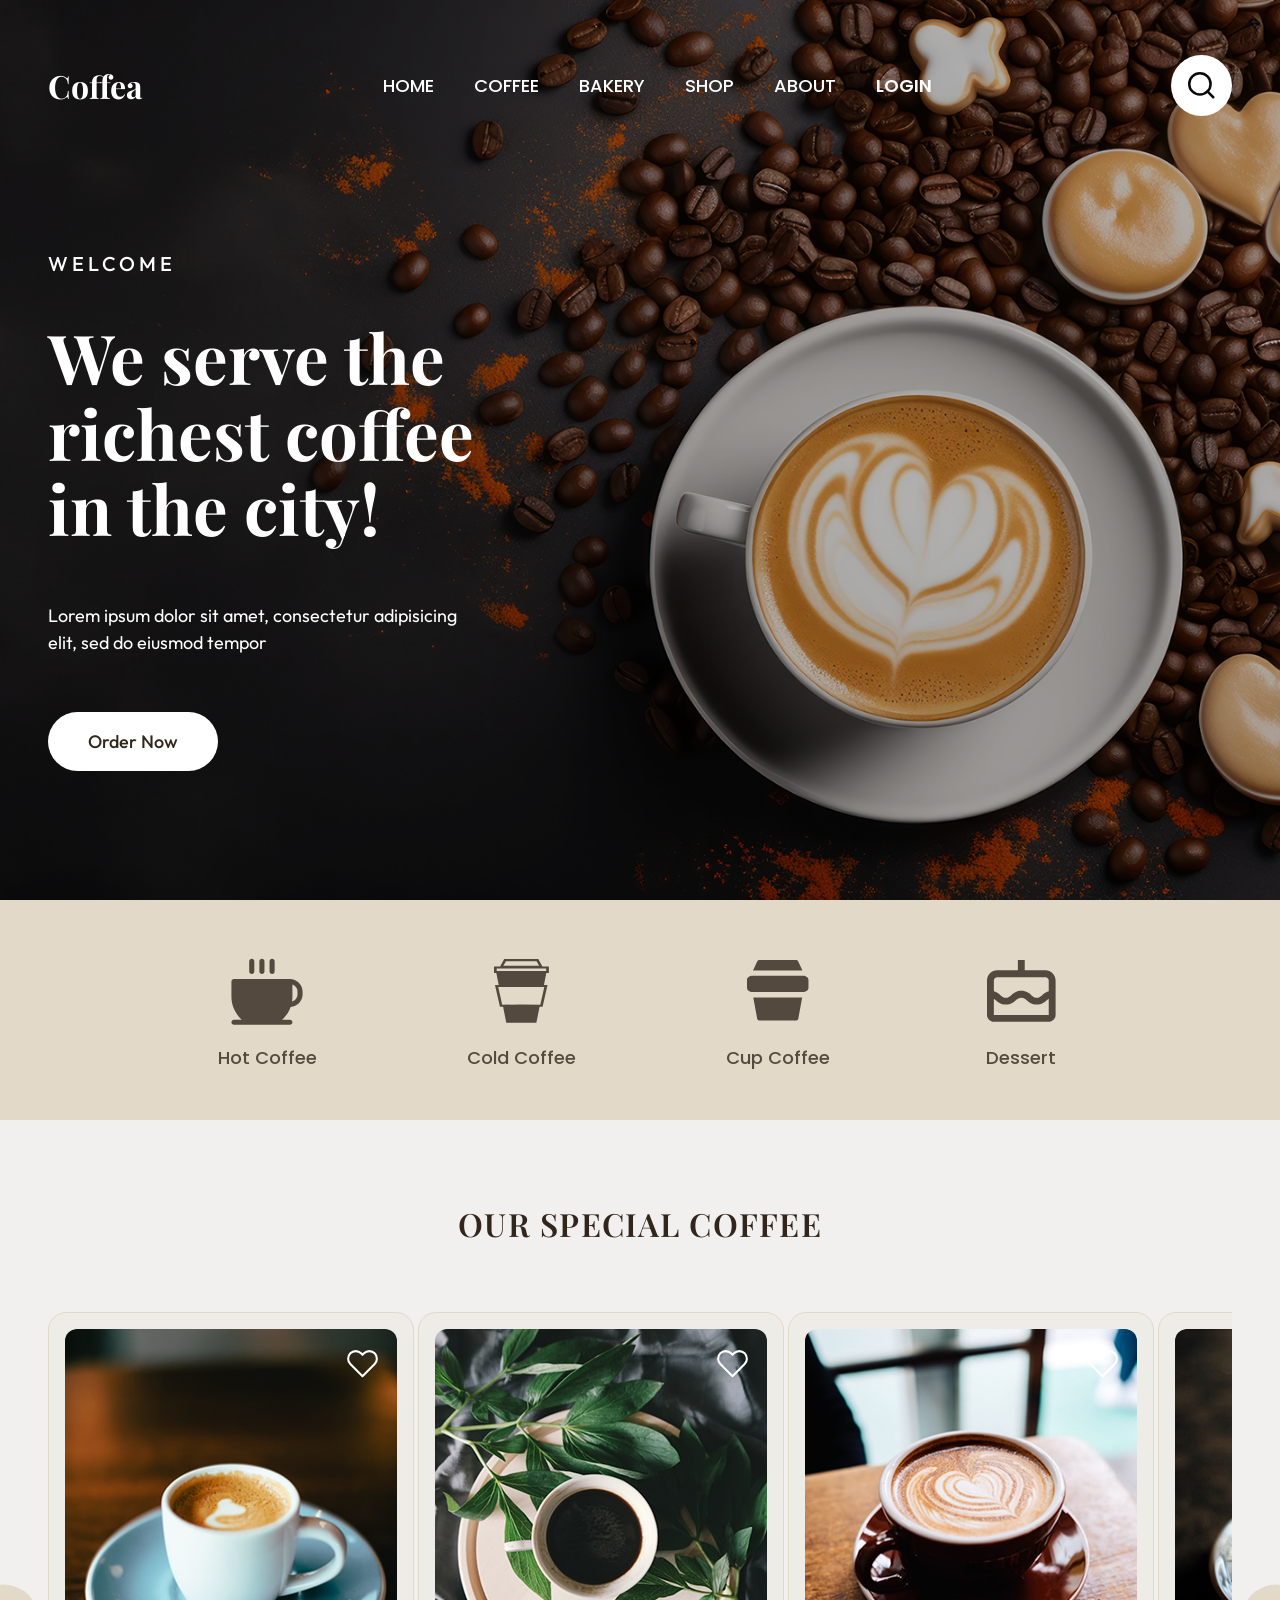
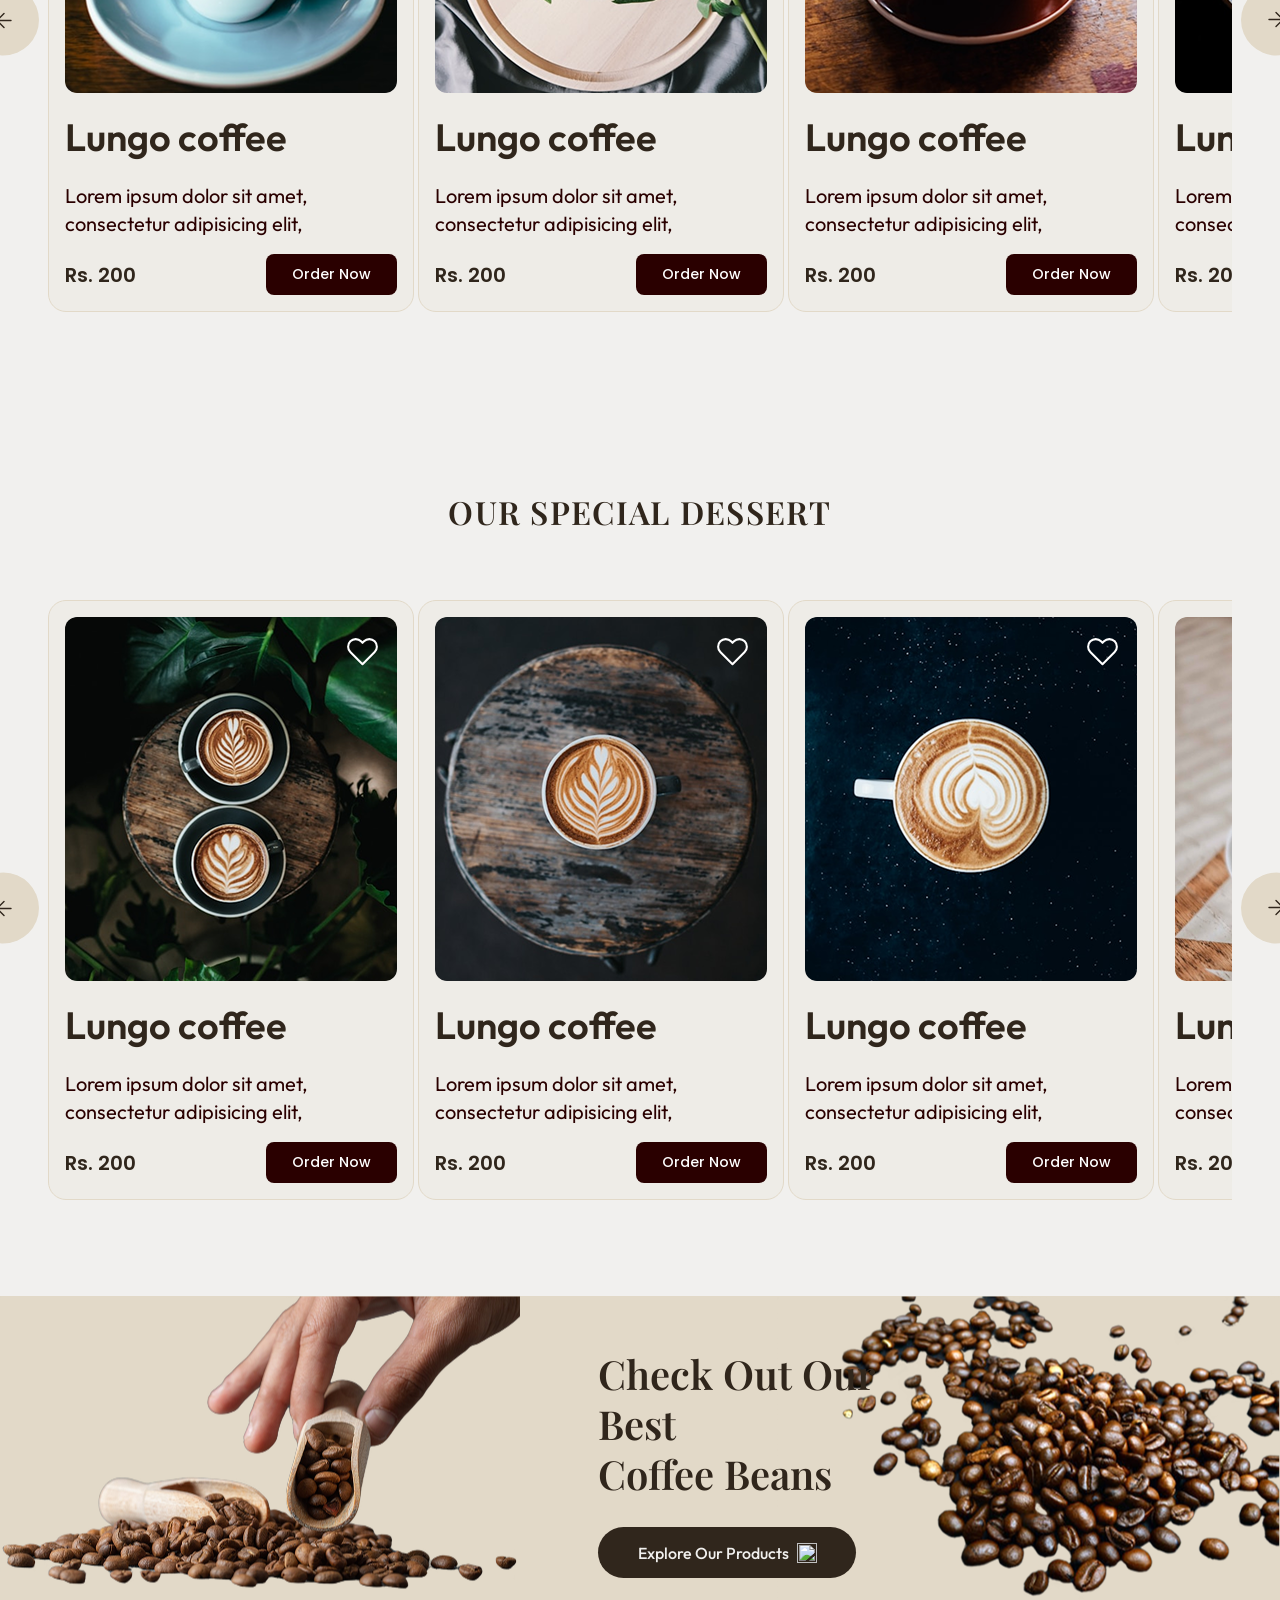
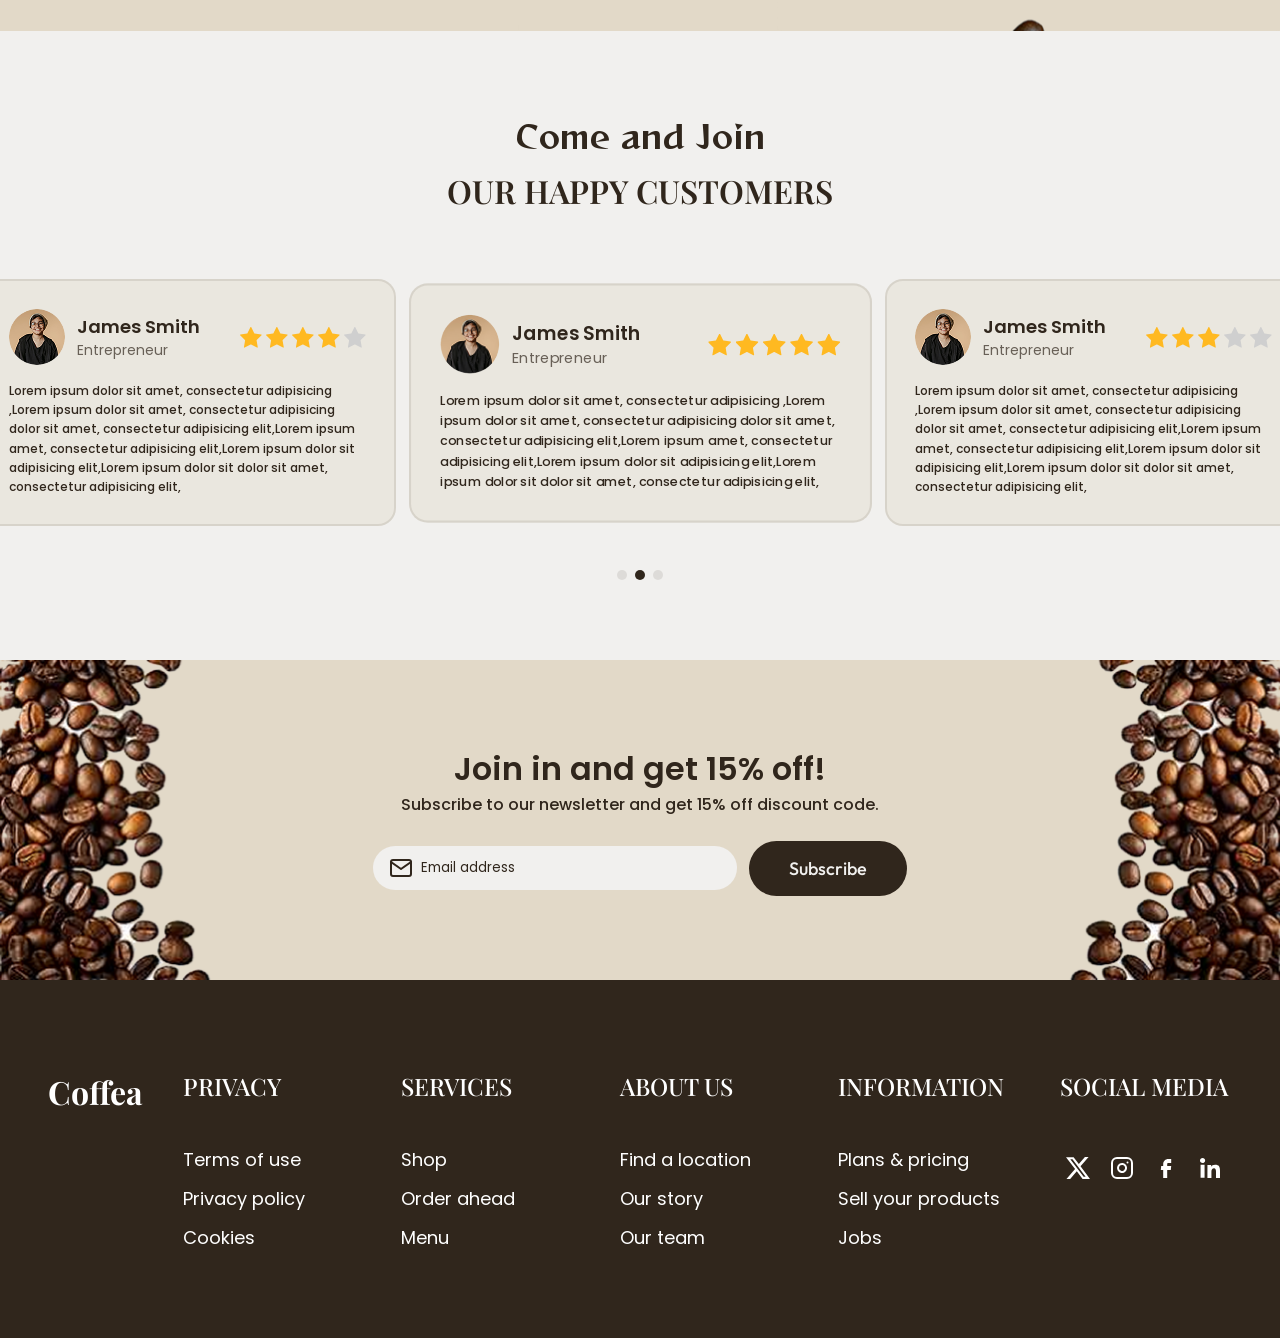
==== index.html @ c41446a5 "Primer commit" ====
<!DOCTYPE html>
<html lang="en">
<head>
    <meta charset="UTF-8">
    <meta name="viewport" content="width=device-width, initial-scale=1.0">
    <title>Coffea | Free Responsive Coffee Shop</title>
    <meta name="description" content="We serve the richest coffee in the city!">
    
    <link rel="preconnect" href="https://fonts.googleapis.com">
    <link rel="preconnect" href="https://fonts.gstatic.com" crossorigin>
    <link href="https://fonts.googleapis.com/css2?family=Outfit:wght@400;500;600&family=Playfair+Display:wght@500;600;700&family=Poppins:wght@400;500;600&family=Reggae+One&display=swap" rel="stylesheet">
    
    <link rel="stylesheet" href="css/main.css">
</head>
<body>
    <a class="skip-link sr-only" href="#main">Skip to content</a>

    <header class="header">
        <div class="container header_container">
            <a href="/" class="logo">coffea</a>
            
            <details class="mobile-menu">
                <summary aria-label="Open menu" class="hamburger">
                    <span></span><span></span><span></span>
                </summary>
                <nav aria-label="Principal" class="nav">
                    <ul>
                        <li><a href="#home">home</a></li>
                        <li><a href="#coffee">coffee</a></li>
                        <li><a href="#bakery">bakery</a></li>
                        <li><a href="#shop">shop</a></li>
                        <li><a href="#about">about</a></li>
                        <li><a href="#login" class="login-link">login</a></li>
                    </ul>
                </nav>
            </details>

            <nav aria-label="Principal" class="nav desktop-nav">
                <ul>
                    <li><a href="#home">home</a></li>
                    <li><a href="#coffee">coffee</a></li>
                    <li><a href="#bakery">bakery</a></li>
                    <li><a href="#shop">shop</a></li>
                    <li><a href="#about">about</a></li>
                    <li><a href="#login" class="login-link">login</a></li>
                </ul>
            </nav>

            <button type="button" aria-label="Search" class="search-btn">
                <img src="assets/icons/search.svg" alt="" aria-hidden="true">
            </button>
        </div>
    </header>

    <main id="main">
        <section class="hero" aria-labelledby="hero-title" id="home">
            <div class="container hero_content">
                <span class="eyebrow">WELCOME</span>
                <h1 id="hero-title">We serve the richest coffee in the city!</h1>
                <p>Lorem ipsum dolor sit amet, consectetur adipisicing elit, sed do eiusmod tempor</p>
                <a href="#order" class="btn btn-primary">Order Now</a>
            </div>
        </section>

        <section class="categories" aria-label="Categories">
            <div class="container">
                <ul class="categories_list">
                    <li>
                        <a href="#hot" class="cat-item">
                            <div class="icon-wrapper">
                                <img src="assets/icons/cat-hot.svg" alt="">
                            </div>
                            <span>Hot Coffee</span>
                        </a>
                    </li>
                    <li>
                        <a href="#cold" class="cat-item">
                            <div class="icon-wrapper">
                                <img src="assets/icons/cat-cold.svg" alt="">
                            </div>
                            <span>Cold Coffee</span>
                        </a>
                    </li>
                    <li>
                        <a href="#cup" class="cat-item">
                            <div class="icon-wrapper">
                                <img src="assets/icons/cat-cup.svg" alt="">
                            </div>
                            <span>Cup Coffee</span>
                        </a>
                    </li>
                    <li>
                        <a href="#dessert" class="cat-item">
                            <div class="icon-wrapper">
                                <img src="assets/icons/cat-dessert.svg" alt="">
                            </div>
                            <span>Dessert</span>
                        </a>
                    </li>
                </ul>
            </div>
        </section>

        <section class="products" aria-labelledby="coffee-title" id="coffee">
            <div class="container">
                <h2 id="coffee-title">OUR SPECIAL COFFEE</h2>
                <div class="carousel-container">
                    <a href="#coffee-card-1" class="carousel-arrow prev" aria-label="Previous" tabindex="-1"><img src="assets/icons/arrow.svg" alt=""></a>
                    <div class="carousel" id="coffee-carousel">
                        
                        <article class="product-card" id="coffee-card-1">
                            <div class="product-card_image-wrapper">
                                <picture>
                                    <source srcset="assets/img/coffee-1.avif" type="image/avif">
                                    <img src="assets/img/coffee-1.jpg" alt="Lungo coffee" class="product-img" loading="lazy" decoding="async">
                                </picture>
                                <div class="favorite-wrapper">
                                    <input type="checkbox" id="fav-coffee-1" class="sr-only favorite-checkbox" aria-label="Add to favorites">
                                    <label for="fav-coffee-1" class="favorite-label">
                                        <svg class="heart-empty" width="33" height="33" viewBox="0 0 24 24" fill="none" stroke="#FFFFFF" stroke-width="1.5" stroke-linecap="round" stroke-linejoin="round">
                                            <path d="M20.84 4.61a5.5 5.5 0 0 0-7.78 0L12 5.67l-1.06-1.06a5.5 5.5 0 0 0-7.78 7.78l1.06 1.06L12 21.23l7.78-7.78 1.06-1.06a5.5 5.5 0 0 0 0-7.78z"></path>
                                        </svg>
                                        <svg class="heart-filled" width="33" height="33" viewBox="0 0 24 24" fill="#FFFFFF" stroke="#FFFFFF" stroke-width="1.5" stroke-linecap="round" stroke-linejoin="round">
                                            <path d="M20.84 4.61a5.5 5.5 0 0 0-7.78 0L12 5.67l-1.06-1.06a5.5 5.5 0 0 0-7.78 7.78l1.06 1.06L12 21.23l7.78-7.78 1.06-1.06a5.5 5.5 0 0 0 0-7.78z"></path>
                                        </svg>
                                    </label>
                                </div>
                            </div>
                            <h3 class="product-card_title">Lungo coffee</h3>
                            <p class="product-card_desc">Lorem ipsum dolor sit amet, consectetur adipisicing elit,</p>
                            <div class="product-card_footer">
                                <data value="200" class="price">Rs. 200</data>
                                <a href="#order" class="btn btn-secondary">Order Now</a>
                            </div>
                        </article>
                        
                        <article class="product-card" id="coffee-card-2">
                            <div class="product-card_image-wrapper">
                                <picture>
                                    <source srcset="assets/img/coffee-2.avif" type="image/avif">
                                    <img src="assets/img/coffee-2.jpg" alt="Lungo coffee" class="product-img" loading="lazy" decoding="async">
                                </picture>
                                <div class="favorite-wrapper">
                                    <input type="checkbox" id="fav-coffee-2" class="sr-only favorite-checkbox" aria-label="Add to favorites">
                                    <label for="fav-coffee-2" class="favorite-label">
                                        <svg class="heart-empty" width="33" height="33" viewBox="0 0 24 24" fill="none" stroke="#FFFFFF" stroke-width="1.5" stroke-linecap="round" stroke-linejoin="round">
                                            <path d="M20.84 4.61a5.5 5.5 0 0 0-7.78 0L12 5.67l-1.06-1.06a5.5 5.5 0 0 0-7.78 7.78l1.06 1.06L12 21.23l7.78-7.78 1.06-1.06a5.5 5.5 0 0 0 0-7.78z"></path>
                                        </svg>
                                        <svg class="heart-filled" width="33" height="33" viewBox="0 0 24 24" fill="#FFFFFF" stroke="#FFFFFF" stroke-width="1.5" stroke-linecap="round" stroke-linejoin="round">
                                            <path d="M20.84 4.61a5.5 5.5 0 0 0-7.78 0L12 5.67l-1.06-1.06a5.5 5.5 0 0 0-7.78 7.78l1.06 1.06L12 21.23l7.78-7.78 1.06-1.06a5.5 5.5 0 0 0 0-7.78z"></path>
                                        </svg>
                                    </label>
                                </div>
                            </div>
                            <h3 class="product-card_title">Lungo coffee</h3>
                            <p class="product-card_desc">Lorem ipsum dolor sit amet, consectetur adipisicing elit,</p>
                            <div class="product-card_footer">
                                <data value="200" class="price">Rs. 200</data>
                                <a href="#order" class="btn btn-secondary">Order Now</a>
                            </div>
                        </article>
                        
                        <article class="product-card" id="coffee-card-3">
                            <div class="product-card_image-wrapper">
                                <picture>
                                    <source srcset="assets/img/coffee-3.avif" type="image/avif">
                                    <img src="assets/img/coffee-3.jpg" alt="Lungo coffee" class="product-img" loading="lazy" decoding="async">
                                </picture>
                                <div class="favorite-wrapper">
                                    <input type="checkbox" id="fav-coffee-3" class="sr-only favorite-checkbox" aria-label="Add to favorites">
                                    <label for="fav-coffee-3" class="favorite-label">
                                        <svg class="heart-empty" width="33" height="33" viewBox="0 0 24 24" fill="none" stroke="#FFFFFF" stroke-width="1.5" stroke-linecap="round" stroke-linejoin="round">
                                            <path d="M20.84 4.61a5.5 5.5 0 0 0-7.78 0L12 5.67l-1.06-1.06a5.5 5.5 0 0 0-7.78 7.78l1.06 1.06L12 21.23l7.78-7.78 1.06-1.06a5.5 5.5 0 0 0 0-7.78z"></path>
                                        </svg>
                                        <svg class="heart-filled" width="33" height="33" viewBox="0 0 24 24" fill="#FFFFFF" stroke="#FFFFFF" stroke-width="1.5" stroke-linecap="round" stroke-linejoin="round">
                                            <path d="M20.84 4.61a5.5 5.5 0 0 0-7.78 0L12 5.67l-1.06-1.06a5.5 5.5 0 0 0-7.78 7.78l1.06 1.06L12 21.23l7.78-7.78 1.06-1.06a5.5 5.5 0 0 0 0-7.78z"></path>
                                        </svg>
                                    </label>
                                </div>
                            </div>
                            <h3 class="product-card_title">Lungo coffee</h3>
                            <p class="product-card_desc">Lorem ipsum dolor sit amet, consectetur adipisicing elit,</p>
                            <div class="product-card_footer">
                                <data value="200" class="price">Rs. 200</data>
                                <a href="#order" class="btn btn-secondary">Order Now</a>
                            </div>
                        </article>
                        
                        <article class="product-card" id="coffee-card-4">
                            <div class="product-card_image-wrapper">
                                <picture>
                                    <source srcset="assets/img/coffee-4.avif" type="image/avif">
                                    <img src="assets/img/coffee-4.jpg" alt="Lungo coffee" class="product-img" loading="lazy" decoding="async">
                                </picture>
                                <div class="favorite-wrapper">
                                    <input type="checkbox" id="fav-coffee-4" class="sr-only favorite-checkbox" aria-label="Add to favorites">
                                    <label for="fav-coffee-4" class="favorite-label">
                                        <svg class="heart-empty" width="33" height="33" viewBox="0 0 24 24" fill="none" stroke="#FFFFFF" stroke-width="1.5" stroke-linecap="round" stroke-linejoin="round">
                                            <path d="M20.84 4.61a5.5 5.5 0 0 0-7.78 0L12 5.67l-1.06-1.06a5.5 5.5 0 0 0-7.78 7.78l1.06 1.06L12 21.23l7.78-7.78 1.06-1.06a5.5 5.5 0 0 0 0-7.78z"></path>
                                        </svg>
                                        <svg class="heart-filled" width="33" height="33" viewBox="0 0 24 24" fill="#FFFFFF" stroke="#FFFFFF" stroke-width="1.5" stroke-linecap="round" stroke-linejoin="round">
                                            <path d="M20.84 4.61a5.5 5.5 0 0 0-7.78 0L12 5.67l-1.06-1.06a5.5 5.5 0 0 0-7.78 7.78l1.06 1.06L12 21.23l7.78-7.78 1.06-1.06a5.5 5.5 0 0 0 0-7.78z"></path>
                                        </svg>
                                    </label>
                                </div>
                            </div>
                            <h3 class="product-card_title">Lungo coffee</h3>
                            <p class="product-card_desc">Lorem ipsum dolor sit amet, consectetur adipisicing elit,</p>
                            <div class="product-card_footer">
                                <data value="200" class="price">Rs. 200</data>
                                <a href="#order" class="btn btn-secondary">Order Now</a>
                            </div>
                        </article>
                    </div>
                    <a href="#coffee-card-4" class="carousel-arrow next" aria-label="Next" tabindex="-1"><img src="assets/icons/arrow.svg" alt=""></a>
                </div>
            </div>
        </section>

        <section class="products" aria-labelledby="dessert-title" id="bakery">
            <div class="container">
                <h2 id="dessert-title">OUR SPECIAL DESSERT</h2>
                <div class="carousel-container">
                    <a href="#dessert-card-1" class="carousel-arrow prev" aria-label="Previous" tabindex="-1"><img src="assets/icons/arrow.svg" alt=""></a>
                    <div class="carousel" id="dessert-carousel">
                        
                        <article class="product-card" id="dessert-card-1">
                            <div class="product-card_image-wrapper">
                                <picture>
                                    <source srcset="assets/img/dessert-1.avif" type="image/avif">
                                    <img src="assets/img/dessert-1.jpg" alt="Lungo coffee" class="product-img" loading="lazy" decoding="async">
                                </picture>
                                <div class="favorite-wrapper">
                                    <input type="checkbox" id="fav-dessert-1" class="sr-only favorite-checkbox" aria-label="Add to favorites">
                                    <label for="fav-dessert-1" class="favorite-label">
                                        <svg class="heart-empty" width="33" height="33" viewBox="0 0 24 24" fill="none" stroke="#FFFFFF" stroke-width="1.5" stroke-linecap="round" stroke-linejoin="round">
                                            <path d="M20.84 4.61a5.5 5.5 0 0 0-7.78 0L12 5.67l-1.06-1.06a5.5 5.5 0 0 0-7.78 7.78l1.06 1.06L12 21.23l7.78-7.78 1.06-1.06a5.5 5.5 0 0 0 0-7.78z"></path>
                                        </svg>
                                        <svg class="heart-filled" width="33" height="33" viewBox="0 0 24 24" fill="#FFFFFF" stroke="#FFFFFF" stroke-width="1.5" stroke-linecap="round" stroke-linejoin="round">
                                            <path d="M20.84 4.61a5.5 5.5 0 0 0-7.78 0L12 5.67l-1.06-1.06a5.5 5.5 0 0 0-7.78 7.78l1.06 1.06L12 21.23l7.78-7.78 1.06-1.06a5.5 5.5 0 0 0 0-7.78z"></path>
                                        </svg>
                                    </label>
                                </div>
                            </div>
                            <h3 class="product-card_title">Lungo coffee</h3>
                            <p class="product-card_desc">Lorem ipsum dolor sit amet, consectetur adipisicing elit,</p>
                            <div class="product-card_footer">
                                <data value="200" class="price">Rs. 200</data>
                                <a href="#order" class="btn btn-secondary">Order Now</a>
                            </div>
                        </article>

                        <article class="product-card" id="dessert-card-2">
                            <div class="product-card_image-wrapper">
                                <picture>
                                    <source srcset="assets/img/dessert-2.avif" type="image/avif">
                                    <img src="assets/img/dessert-2.jpg" alt="Lungo coffee" class="product-img" loading="lazy" decoding="async">
                                </picture>
                                <div class="favorite-wrapper">
                                    <input type="checkbox" id="fav-dessert-2" class="sr-only favorite-checkbox" aria-label="Add to favorites">
                                    <label for="fav-dessert-2" class="favorite-label">
                                        <svg class="heart-empty" width="33" height="33" viewBox="0 0 24 24" fill="none" stroke="#FFFFFF" stroke-width="1.5" stroke-linecap="round" stroke-linejoin="round">
                                            <path d="M20.84 4.61a5.5 5.5 0 0 0-7.78 0L12 5.67l-1.06-1.06a5.5 5.5 0 0 0-7.78 7.78l1.06 1.06L12 21.23l7.78-7.78 1.06-1.06a5.5 5.5 0 0 0 0-7.78z"></path>
                                        </svg>
                                        <svg class="heart-filled" width="33" height="33" viewBox="0 0 24 24" fill="#FFFFFF" stroke="#FFFFFF" stroke-width="1.5" stroke-linecap="round" stroke-linejoin="round">
                                            <path d="M20.84 4.61a5.5 5.5 0 0 0-7.78 0L12 5.67l-1.06-1.06a5.5 5.5 0 0 0-7.78 7.78l1.06 1.06L12 21.23l7.78-7.78 1.06-1.06a5.5 5.5 0 0 0 0-7.78z"></path>
                                        </svg>
                                    </label>
                                </div>
                            </div>
                            <h3 class="product-card_title">Lungo coffee</h3>
                            <p class="product-card_desc">Lorem ipsum dolor sit amet, consectetur adipisicing elit,</p>
                            <div class="product-card_footer">
                                <data value="200" class="price">Rs. 200</data>
                                <a href="#order" class="btn btn-secondary">Order Now</a>
                            </div>
                        </article>

                        <article class="product-card" id="dessert-card-3">
                            <div class="product-card_image-wrapper">
                                <picture>
                                    <source srcset="assets/img/dessert-3.avif" type="image/avif">
                                    <img src="assets/img/dessert-3.jpg" alt="Lungo coffee" class="product-img" loading="lazy" decoding="async">
                                </picture>
                                <div class="favorite-wrapper">
                                    <input type="checkbox" id="fav-dessert-3" class="sr-only favorite-checkbox" aria-label="Add to favorites">
                                    <label for="fav-dessert-3" class="favorite-label">
                                        <svg class="heart-empty" width="33" height="33" viewBox="0 0 24 24" fill="none" stroke="#FFFFFF" stroke-width="1.5" stroke-linecap="round" stroke-linejoin="round">
                                            <path d="M20.84 4.61a5.5 5.5 0 0 0-7.78 0L12 5.67l-1.06-1.06a5.5 5.5 0 0 0-7.78 7.78l1.06 1.06L12 21.23l7.78-7.78 1.06-1.06a5.5 5.5 0 0 0 0-7.78z"></path>
                                        </svg>
                                        <svg class="heart-filled" width="33" height="33" viewBox="0 0 24 24" fill="#FFFFFF" stroke="#FFFFFF" stroke-width="1.5" stroke-linecap="round" stroke-linejoin="round">
                                            <path d="M20.84 4.61a5.5 5.5 0 0 0-7.78 0L12 5.67l-1.06-1.06a5.5 5.5 0 0 0-7.78 7.78l1.06 1.06L12 21.23l7.78-7.78 1.06-1.06a5.5 5.5 0 0 0 0-7.78z"></path>
                                        </svg>
                                    </label>
                                </div>
                            </div>
                            <h3 class="product-card_title">Lungo coffee</h3>
                            <p class="product-card_desc">Lorem ipsum dolor sit amet, consectetur adipisicing elit,</p>
                            <div class="product-card_footer">
                                <data value="200" class="price">Rs. 200</data>
                                <a href="#order" class="btn btn-secondary">Order Now</a>
                            </div>
                        </article>

                        <article class="product-card" id="dessert-card-4">
                            <div class="product-card_image-wrapper">
                                <picture>
                                    <source srcset="assets/img/dessert-4.avif" type="image/avif">
                                    <img src="assets/img/dessert-4.jpg" alt="Lungo coffee" class="product-img" loading="lazy" decoding="async">
                                </picture>
                                <div class="favorite-wrapper">
                                    <input type="checkbox" id="fav-dessert-4" class="sr-only favorite-checkbox" aria-label="Add to favorites">
                                    <label for="fav-dessert-4" class="favorite-label">
                                        <svg class="heart-empty" width="33" height="33" viewBox="0 0 24 24" fill="none" stroke="#FFFFFF" stroke-width="1.5" stroke-linecap="round" stroke-linejoin="round">
                                            <path d="M20.84 4.61a5.5 5.5 0 0 0-7.78 0L12 5.67l-1.06-1.06a5.5 5.5 0 0 0-7.78 7.78l1.06 1.06L12 21.23l7.78-7.78 1.06-1.06a5.5 5.5 0 0 0 0-7.78z"></path>
                                        </svg>
                                        <svg class="heart-filled" width="33" height="33" viewBox="0 0 24 24" fill="#FFFFFF" stroke="#FFFFFF" stroke-width="1.5" stroke-linecap="round" stroke-linejoin="round">
                                            <path d="M20.84 4.61a5.5 5.5 0 0 0-7.78 0L12 5.67l-1.06-1.06a5.5 5.5 0 0 0-7.78 7.78l1.06 1.06L12 21.23l7.78-7.78 1.06-1.06a5.5 5.5 0 0 0 0-7.78z"></path>
                                        </svg>
                                    </label>
                                </div>
                            </div>
                            <h3 class="product-card_title">Lungo coffee</h3>
                            <p class="product-card_desc">Lorem ipsum dolor sit amet, consectetur adipisicing elit,</p>
                            <div class="product-card_footer">
                                <data value="200" class="price">Rs. 200</data>
                                <a href="#order" class="btn btn-secondary">Order Now</a>
                            </div>
                        </article>
                    </div>
                    <a href="#dessert-card-4" class="carousel-arrow next" aria-label="Next" tabindex="-1"><img src="assets/icons/arrow.svg" alt=""></a>
                </div>
            </div>
        </section>

        <section class="promo" id="shop">
            <picture>
                <source srcset="assets/img/promo-hand.avif" type="image/avif">
                <img src="assets/img/promo-hand.jpg" alt="" class="promo_bg left" loading="lazy" decoding="async">
            </picture>
            <div class="container promo_content">
                <h2>Check Out Our Best<br>Coffee Beans</h2>
                <a href="#products" class="btn">Explore Our Products <img src="assets/icons/chevron.svg" alt="" aria-hidden="true" class="chevron-icon"></a>
            </div>
            <picture>
                <source srcset="assets/img/promo-beans.avif" type="image/avif">
                <img src="assets/img/promo-beans.jpg" alt="" class="promo_bg right" loading="lazy" decoding="async">
            </picture>
        </section>

        <section class="testimonials" aria-labelledby="testimonials-title">
            <div class="container">
                <header class="testimonials_header">
                    <span class="eyebrow-accent">Come and Join</span>
                    <h2 id="testimonials-title">OUR HAPPY CUSTOMERS</h2>
                </header>
                <div class="testimonials_grid">
                    <figure class="testimonial-card">
                        <div class="testimonial-card_header">
                            <picture>
                                <source srcset="assets/img/avatar-1.avif" type="image/avif">
                                <img src="assets/img/avatar-1.jpg" alt="James Smith placeholder" class="avatar" loading="lazy">
                            </picture>
                            <div class="user-info">
                                <span class="name">James Smith</span>
                                <span class="role">Entrepreneur</span>
                            </div>
                            <div class="rating" aria-label="4 out of 5 stars">
                                <img src="assets/icons/star.svg" alt="">
                                <img src="assets/icons/star.svg" alt="">
                                <img src="assets/icons/star.svg" alt="">
                                <img src="assets/icons/star.svg" alt="">
                                <img src="assets/icons/star.svg" alt="" style="filter: brightness(0) invert(81%);">
                            </div>
                        </div>
                        <blockquote class="testimonial-card_text">
                            Lorem ipsum dolor sit amet, consectetur adipisicing ,Lorem ipsum dolor sit amet, consectetur adipisicing dolor sit amet, consectetur adipisicing elit,Lorem ipsum amet, consectetur adipisicing elit,Lorem ipsum dolor sit adipisicing elit,Lorem ipsum dolor sit dolor sit amet, consectetur adipisicing elit,
                        </blockquote>
                    </figure>

                    <figure class="testimonial-card testimonial-card--featured">
                        <div class="testimonial-card_header">
                            <picture>
                                <source srcset="assets/img/avatar-1.avif" type="image/avif">
                                <img src="assets/img/avatar-1.jpg" alt="James Smith placeholder" class="avatar" loading="lazy">
                            </picture>
                            <div class="user-info">
                                <span class="name">James Smith</span>
                                <span class="role">Entrepreneur</span>
                            </div>
                            <div class="rating" aria-label="5 out of 5 stars">
                                <img src="assets/icons/star.svg" alt="">
                                <img src="assets/icons/star.svg" alt="">
                                <img src="assets/icons/star.svg" alt="">
                                <img src="assets/icons/star.svg" alt="">
                                <img src="assets/icons/star.svg" alt="">
                            </div>
                        </div>
                        <blockquote class="testimonial-card_text">
                            Lorem ipsum dolor sit amet, consectetur adipisicing ,Lorem ipsum dolor sit amet, consectetur adipisicing dolor sit amet, consectetur adipisicing elit,Lorem ipsum amet, consectetur adipisicing elit,Lorem ipsum dolor sit adipisicing elit,Lorem ipsum dolor sit dolor sit amet, consectetur adipisicing elit,
                        </blockquote>
                    </figure>

                    <figure class="testimonial-card">
                        <div class="testimonial-card_header">
                            <picture>
                                <source srcset="assets/img/avatar-1.avif" type="image/avif">
                                <img src="assets/img/avatar-1.jpg" alt="James Smith placeholder" class="avatar" loading="lazy">
                            </picture>
                            <div class="user-info">
                                <span class="name">James Smith</span>
                                <span class="role">Entrepreneur</span>
                            </div>
                            <div class="rating" aria-label="3 out of 5 stars">
                                <img src="assets/icons/star.svg" alt="">
                                <img src="assets/icons/star.svg" alt="">
                                <img src="assets/icons/star.svg" alt="">
                                <img src="assets/icons/star.svg" alt="" style="filter: brightness(0) invert(81%);">
                                <img src="assets/icons/star.svg" alt="" style="filter: brightness(0) invert(81%);">
                            </div>
                        </div>
                        <blockquote class="testimonial-card_text">
                            Lorem ipsum dolor sit amet, consectetur adipisicing ,Lorem ipsum dolor sit amet, consectetur adipisicing dolor sit amet, consectetur adipisicing elit,Lorem ipsum amet, consectetur adipisicing elit,Lorem ipsum dolor sit adipisicing elit,Lorem ipsum dolor sit dolor sit amet, consectetur adipisicing elit,
                        </blockquote>
                    </figure>
                </div>
                <div class="testimonials_pagination" aria-hidden="true">
                    <span class="dot"></span>
                    <span class="dot active"></span>
                    <span class="dot"></span>
                </div>
            </div>
        </section>

        <section class="newsletter">
            <picture>
                <source srcset="assets/img/newsletter-beans.avif" type="image/avif">
                <img src="assets/img/newsletter-beans.jpg" alt="" class="newsletter_bg left" loading="lazy">
            </picture>
            <div class="container newsletter_content">
                <h2>Join in and get 15% off!</h2>
                <p>Subscribe to our newsletter and get 15% off discount code.</p>
                <form name="newsletter" method="POST" data-netlify="true" action="#" class="newsletter_form">
                    <label for="email" class="sr-only">Email address</label>
                    <div class="input-wrapper">
                        <img src="assets/icons/mail.svg" alt="" aria-hidden="true">
                        <input type="email" id="email" name="email" required autocomplete="email" placeholder="Email address" aria-label="Email address">
                    </div>
                    <button type="submit" class="btn btn-primary">Subscribe</button>
                </form>
            </div>
            <picture>
                <source srcset="assets/img/newsletter-beans.avif" type="image/avif">
                <img src="assets/img/newsletter-beans.jpg" alt="" class="newsletter_bg right" loading="lazy">
            </picture>
        </section>
    </main>

    <footer class="footer" id="about">
        <div class="container footer_grid">
            <div class="footer_brand">
                <a href="/" class="logo">Coffea</a>
            </div>
            
            <nav aria-label="Privacy links" class="footer_col">
                <h3>PRIVACY</h3>
                <ul>
                    <li><a href="#">Terms of use</a></li>
                    <li><a href="#">Privacy policy</a></li>
                    <li><a href="#">Cookies</a></li>
                </ul>
            </nav>

            <nav aria-label="Services links" class="footer_col">
                <h3>SERVICES</h3>
                <ul>
                    <li><a href="#">Shop</a></li>
                    <li><a href="#">Order ahead</a></li>
                    <li><a href="#">Menu</a></li>
                </ul>
            </nav>

            <nav aria-label="About Us links" class="footer_col">
                <h3>ABOUT US</h3>
                <ul>
                    <li><a href="#">Find a location</a></li>
                    <li><a href="#">Our story</a></li>
                    <li><a href="#">Our team</a></li>
                </ul>
            </nav>

            <nav aria-label="Information links" class="footer_col">
                <h3>INFORMATION</h3>
                <ul>
                    <li><a href="#">Plans & pricing</a></li>
                    <li><a href="#">Sell your products</a></li>
                    <li><a href="#">Jobs</a></li>
                </ul>
            </nav>

            <div class="footer_social">
                <h3>SOCIAL MEDIA</h3>
                <ul class="social-links">
                    <li><a href="#" aria-label="X (Twitter)"><img src="assets/icons/social-x.svg" alt=""></a></li>
                    <li><a href="#" aria-label="Instagram"><img src="assets/icons/social-ig.svg" alt=""></a></li>
                    <li><a href="#" aria-label="Facebook"><img src="assets/icons/social-fb.svg" alt=""></a></li>
                    <li><a href="#" aria-label="LinkedIn"><img src="assets/icons/social-li.svg" alt=""></a></li>
                </ul>
            </div>
        </div>
    </footer>
</body>
</html>
---- css/main.css ----
/* Defines el orden de las capas primero */
@layer tokens, base, layout, components, utilities;

/* Luego importas cada archivo asignándolo a su capa */
@import 'tokens.css' layer(tokens);
@import 'base.css' layer(base);
@import 'layout.css' layer(layout);

@import 'components/header.css' layer(components);
@import 'components/hero.css' layer(components);
@import 'components/categories.css' layer(components);
@import 'components/product-card.css' layer(components);
@import 'components/carousel.css' layer(components);
@import 'components/promo.css' layer(components);
@import 'components/testimonial-card.css' layer(components);
@import 'components/newsletter.css' layer(components);
@import 'components/footer.css' layer(components);

@import 'utilities.css' layer(utilities);
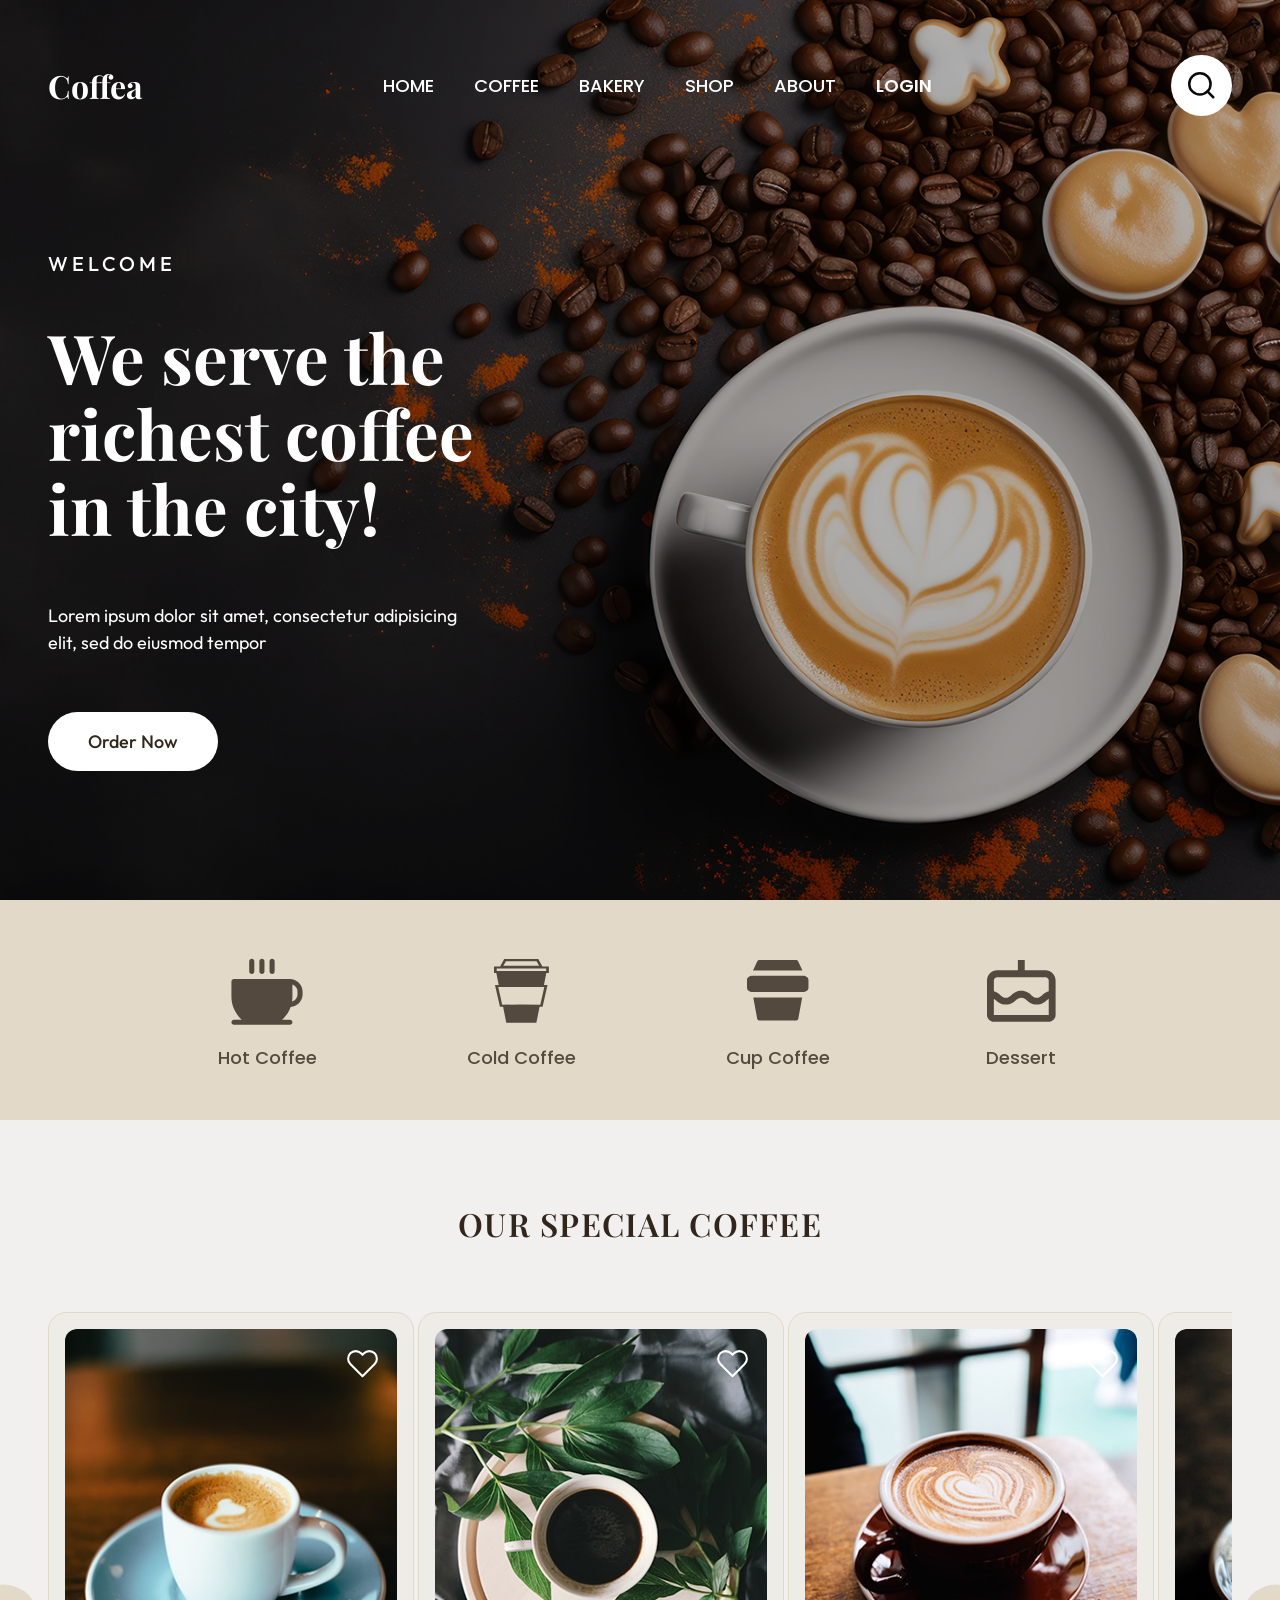
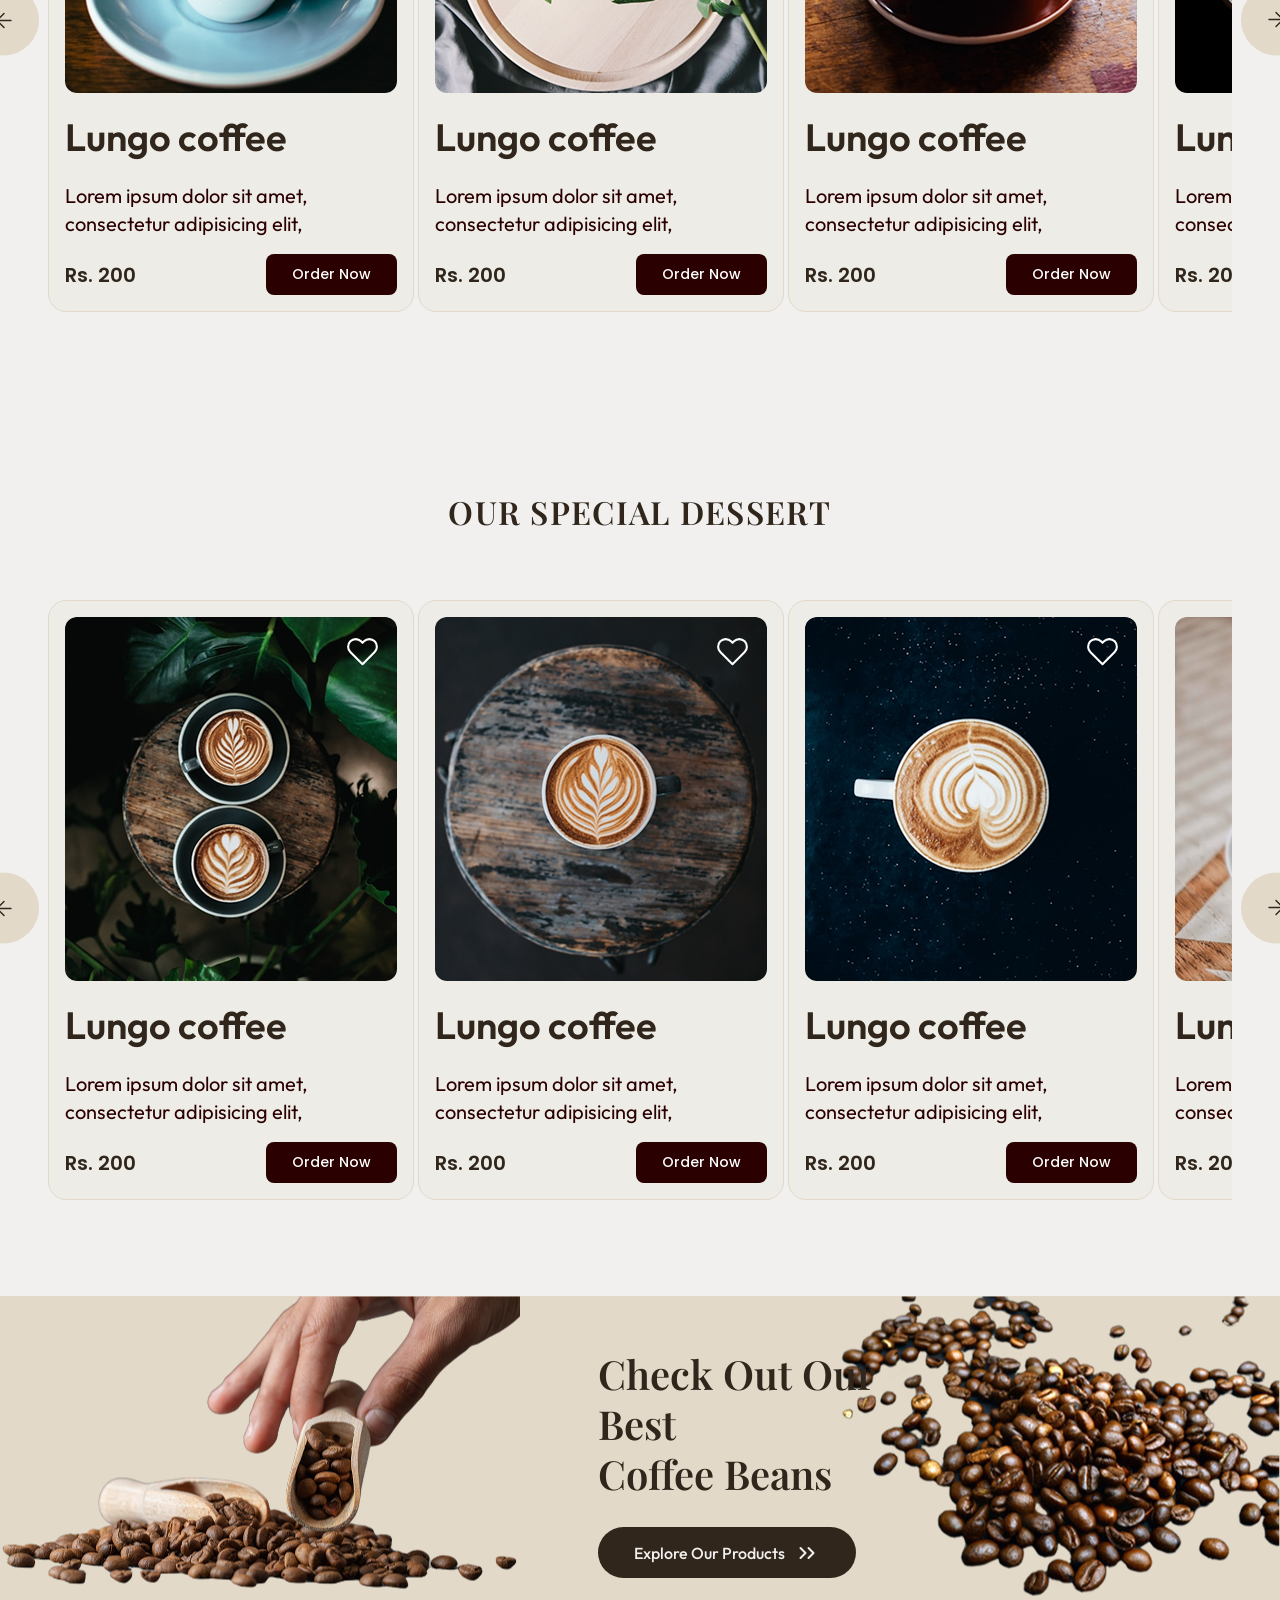
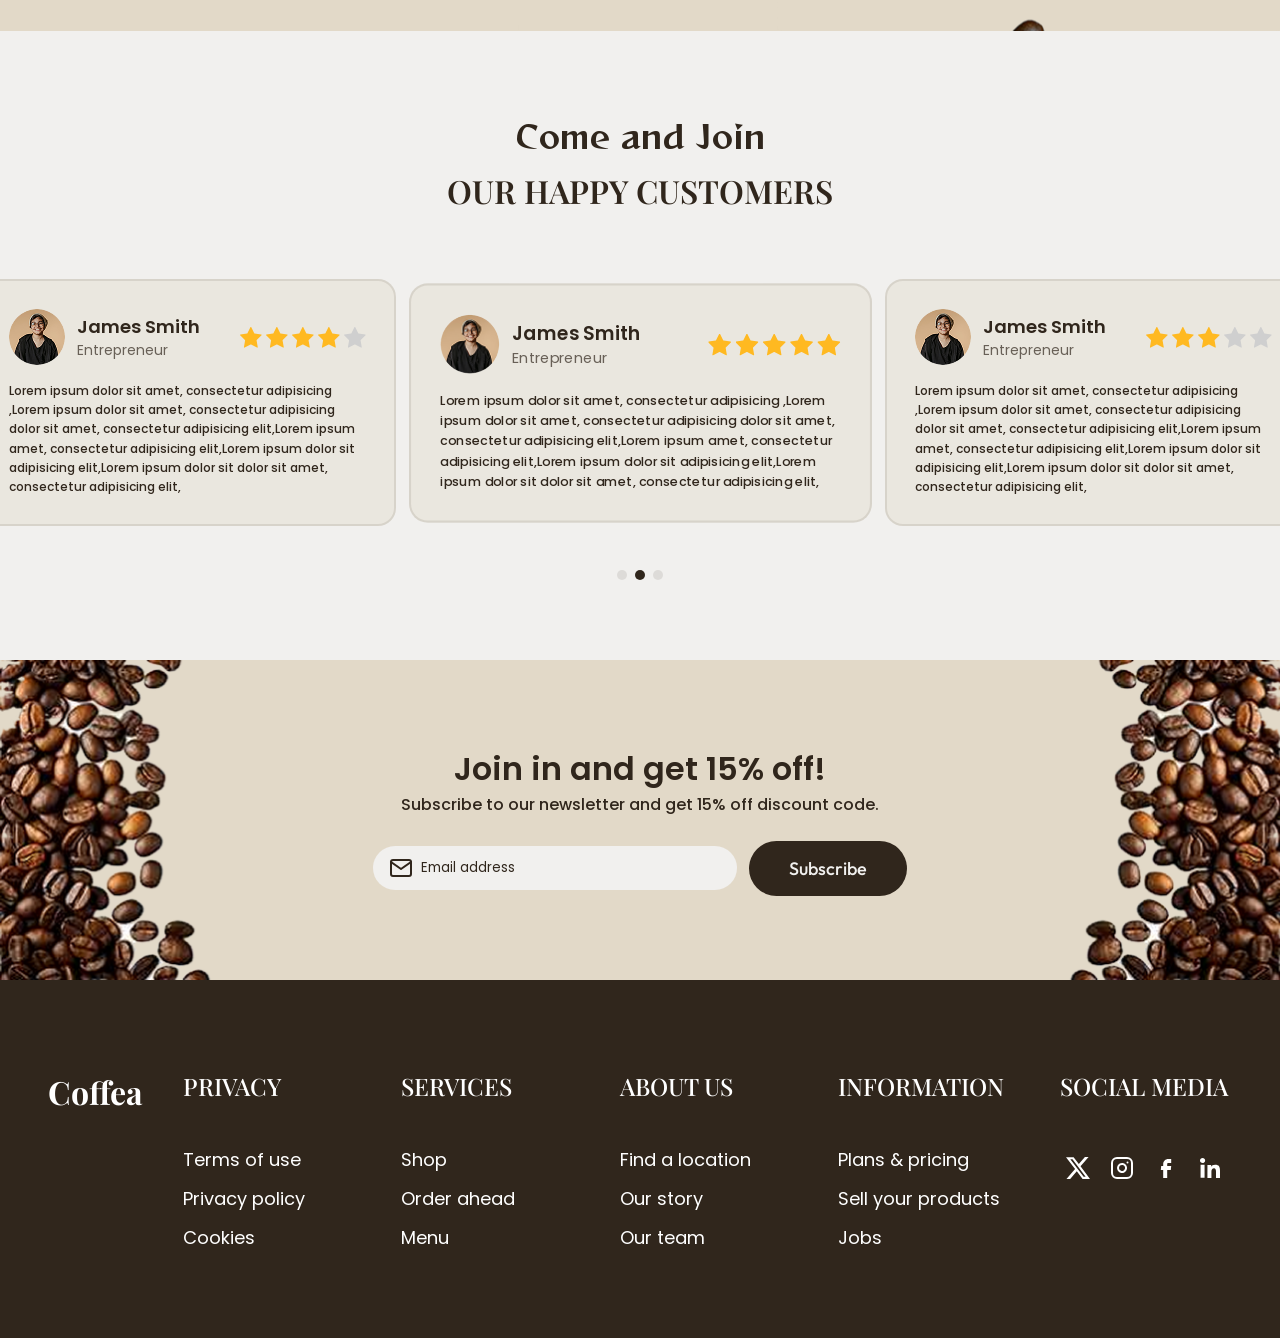
==== commit c87c3f4d: "correcciones menores en css y html" ====
--- a/index.html
+++ b/index.html
@@ -17,7 +17,7 @@
 
     <header class="header">
         <div class="container header_container">
-            <a href="/" class="logo">coffea</a>
+            <a href="/" class="logo">Coffea</a>
             
             <details class="mobile-menu">
                 <summary aria-label="Open menu" class="hamburger">
@@ -117,10 +117,10 @@
                                 <div class="favorite-wrapper">
                                     <input type="checkbox" id="fav-coffee-1" class="sr-only favorite-checkbox" aria-label="Add to favorites">
                                     <label for="fav-coffee-1" class="favorite-label">
-                                        <svg class="heart-empty" width="33" height="33" viewBox="0 0 24 24" fill="none" stroke="#FFFFFF" stroke-width="1.5" stroke-linecap="round" stroke-linejoin="round">
-                                            <path d="M20.84 4.61a5.5 5.5 0 0 0-7.78 0L12 5.67l-1.06-1.06a5.5 5.5 0 0 0-7.78 7.78l1.06 1.06L12 21.23l7.78-7.78 1.06-1.06a5.5 5.5 0 0 0 0-7.78z"></path>
-                                        </svg>
-                                        <svg class="heart-filled" width="33" height="33" viewBox="0 0 24 24" fill="#FFFFFF" stroke="#FFFFFF" stroke-width="1.5" stroke-linecap="round" stroke-linejoin="round">
+                                        <svg class="heart-empty" width="33" height="33" viewBox="0 0 24 24" fill="none" stroke="var(--color-white)" stroke-width="1.5" stroke-linecap="round" stroke-linejoin="round">
+                                            <path d="M20.84 4.61a5.5 5.5 0 0 0-7.78 0L12 5.67l-1.06-1.06a5.5 5.5 0 0 0-7.78 7.78l1.06 1.06L12 21.23l7.78-7.78 1.06-1.06a5.5 5.5 0 0 0 0-7.78z"></path>
+                                        </svg>
+                                        <svg class="heart-filled" width="33" height="33" viewBox="0 0 24 24" fill="var(--color-white)" stroke="var(--color-white)" stroke-width="1.5" stroke-linecap="round" stroke-linejoin="round">
                                             <path d="M20.84 4.61a5.5 5.5 0 0 0-7.78 0L12 5.67l-1.06-1.06a5.5 5.5 0 0 0-7.78 7.78l1.06 1.06L12 21.23l7.78-7.78 1.06-1.06a5.5 5.5 0 0 0 0-7.78z"></path>
                                         </svg>
                                     </label>
@@ -143,10 +143,10 @@
                                 <div class="favorite-wrapper">
                                     <input type="checkbox" id="fav-coffee-2" class="sr-only favorite-checkbox" aria-label="Add to favorites">
                                     <label for="fav-coffee-2" class="favorite-label">
-                                        <svg class="heart-empty" width="33" height="33" viewBox="0 0 24 24" fill="none" stroke="#FFFFFF" stroke-width="1.5" stroke-linecap="round" stroke-linejoin="round">
-                                            <path d="M20.84 4.61a5.5 5.5 0 0 0-7.78 0L12 5.67l-1.06-1.06a5.5 5.5 0 0 0-7.78 7.78l1.06 1.06L12 21.23l7.78-7.78 1.06-1.06a5.5 5.5 0 0 0 0-7.78z"></path>
-                                        </svg>
-                                        <svg class="heart-filled" width="33" height="33" viewBox="0 0 24 24" fill="#FFFFFF" stroke="#FFFFFF" stroke-width="1.5" stroke-linecap="round" stroke-linejoin="round">
+                                        <svg class="heart-empty" width="33" height="33" viewBox="0 0 24 24" fill="none" stroke="var(--color-white)" stroke-width="1.5" stroke-linecap="round" stroke-linejoin="round">
+                                            <path d="M20.84 4.61a5.5 5.5 0 0 0-7.78 0L12 5.67l-1.06-1.06a5.5 5.5 0 0 0-7.78 7.78l1.06 1.06L12 21.23l7.78-7.78 1.06-1.06a5.5 5.5 0 0 0 0-7.78z"></path>
+                                        </svg>
+                                        <svg class="heart-filled" width="33" height="33" viewBox="0 0 24 24" fill="var(--color-white)" stroke="var(--color-white)" stroke-width="1.5" stroke-linecap="round" stroke-linejoin="round">
                                             <path d="M20.84 4.61a5.5 5.5 0 0 0-7.78 0L12 5.67l-1.06-1.06a5.5 5.5 0 0 0-7.78 7.78l1.06 1.06L12 21.23l7.78-7.78 1.06-1.06a5.5 5.5 0 0 0 0-7.78z"></path>
                                         </svg>
                                     </label>
@@ -169,10 +169,10 @@
                                 <div class="favorite-wrapper">
                                     <input type="checkbox" id="fav-coffee-3" class="sr-only favorite-checkbox" aria-label="Add to favorites">
                                     <label for="fav-coffee-3" class="favorite-label">
-                                        <svg class="heart-empty" width="33" height="33" viewBox="0 0 24 24" fill="none" stroke="#FFFFFF" stroke-width="1.5" stroke-linecap="round" stroke-linejoin="round">
-                                            <path d="M20.84 4.61a5.5 5.5 0 0 0-7.78 0L12 5.67l-1.06-1.06a5.5 5.5 0 0 0-7.78 7.78l1.06 1.06L12 21.23l7.78-7.78 1.06-1.06a5.5 5.5 0 0 0 0-7.78z"></path>
-                                        </svg>
-                                        <svg class="heart-filled" width="33" height="33" viewBox="0 0 24 24" fill="#FFFFFF" stroke="#FFFFFF" stroke-width="1.5" stroke-linecap="round" stroke-linejoin="round">
+                                        <svg class="heart-empty" width="33" height="33" viewBox="0 0 24 24" fill="none" stroke="var(--color-white)" stroke-width="1.5" stroke-linecap="round" stroke-linejoin="round">
+                                            <path d="M20.84 4.61a5.5 5.5 0 0 0-7.78 0L12 5.67l-1.06-1.06a5.5 5.5 0 0 0-7.78 7.78l1.06 1.06L12 21.23l7.78-7.78 1.06-1.06a5.5 5.5 0 0 0 0-7.78z"></path>
+                                        </svg>
+                                        <svg class="heart-filled" width="33" height="33" viewBox="0 0 24 24" fill="var(--color-white)" stroke="var(--color-white)" stroke-width="1.5" stroke-linecap="round" stroke-linejoin="round">
                                             <path d="M20.84 4.61a5.5 5.5 0 0 0-7.78 0L12 5.67l-1.06-1.06a5.5 5.5 0 0 0-7.78 7.78l1.06 1.06L12 21.23l7.78-7.78 1.06-1.06a5.5 5.5 0 0 0 0-7.78z"></path>
                                         </svg>
                                     </label>
@@ -195,10 +195,10 @@
                                 <div class="favorite-wrapper">
                                     <input type="checkbox" id="fav-coffee-4" class="sr-only favorite-checkbox" aria-label="Add to favorites">
                                     <label for="fav-coffee-4" class="favorite-label">
-                                        <svg class="heart-empty" width="33" height="33" viewBox="0 0 24 24" fill="none" stroke="#FFFFFF" stroke-width="1.5" stroke-linecap="round" stroke-linejoin="round">
-                                            <path d="M20.84 4.61a5.5 5.5 0 0 0-7.78 0L12 5.67l-1.06-1.06a5.5 5.5 0 0 0-7.78 7.78l1.06 1.06L12 21.23l7.78-7.78 1.06-1.06a5.5 5.5 0 0 0 0-7.78z"></path>
-                                        </svg>
-                                        <svg class="heart-filled" width="33" height="33" viewBox="0 0 24 24" fill="#FFFFFF" stroke="#FFFFFF" stroke-width="1.5" stroke-linecap="round" stroke-linejoin="round">
+                                        <svg class="heart-empty" width="33" height="33" viewBox="0 0 24 24" fill="none" stroke="var(--color-white)" stroke-width="1.5" stroke-linecap="round" stroke-linejoin="round">
+                                            <path d="M20.84 4.61a5.5 5.5 0 0 0-7.78 0L12 5.67l-1.06-1.06a5.5 5.5 0 0 0-7.78 7.78l1.06 1.06L12 21.23l7.78-7.78 1.06-1.06a5.5 5.5 0 0 0 0-7.78z"></path>
+                                        </svg>
+                                        <svg class="heart-filled" width="33" height="33" viewBox="0 0 24 24" fill="var(--color-white)" stroke="var(--color-white)" stroke-width="1.5" stroke-linecap="round" stroke-linejoin="round">
                                             <path d="M20.84 4.61a5.5 5.5 0 0 0-7.78 0L12 5.67l-1.06-1.06a5.5 5.5 0 0 0-7.78 7.78l1.06 1.06L12 21.23l7.78-7.78 1.06-1.06a5.5 5.5 0 0 0 0-7.78z"></path>
                                         </svg>
                                     </label>
@@ -233,10 +233,10 @@
                                 <div class="favorite-wrapper">
                                     <input type="checkbox" id="fav-dessert-1" class="sr-only favorite-checkbox" aria-label="Add to favorites">
                                     <label for="fav-dessert-1" class="favorite-label">
-                                        <svg class="heart-empty" width="33" height="33" viewBox="0 0 24 24" fill="none" stroke="#FFFFFF" stroke-width="1.5" stroke-linecap="round" stroke-linejoin="round">
-                                            <path d="M20.84 4.61a5.5 5.5 0 0 0-7.78 0L12 5.67l-1.06-1.06a5.5 5.5 0 0 0-7.78 7.78l1.06 1.06L12 21.23l7.78-7.78 1.06-1.06a5.5 5.5 0 0 0 0-7.78z"></path>
-                                        </svg>
-                                        <svg class="heart-filled" width="33" height="33" viewBox="0 0 24 24" fill="#FFFFFF" stroke="#FFFFFF" stroke-width="1.5" stroke-linecap="round" stroke-linejoin="round">
+                                        <svg class="heart-empty" width="33" height="33" viewBox="0 0 24 24" fill="none" stroke="var(--color-white)" stroke-width="1.5" stroke-linecap="round" stroke-linejoin="round">
+                                            <path d="M20.84 4.61a5.5 5.5 0 0 0-7.78 0L12 5.67l-1.06-1.06a5.5 5.5 0 0 0-7.78 7.78l1.06 1.06L12 21.23l7.78-7.78 1.06-1.06a5.5 5.5 0 0 0 0-7.78z"></path>
+                                        </svg>
+                                        <svg class="heart-filled" width="33" height="33" viewBox="0 0 24 24" fill="var(--color-white)" stroke="var(--color-white)" stroke-width="1.5" stroke-linecap="round" stroke-linejoin="round">
                                             <path d="M20.84 4.61a5.5 5.5 0 0 0-7.78 0L12 5.67l-1.06-1.06a5.5 5.5 0 0 0-7.78 7.78l1.06 1.06L12 21.23l7.78-7.78 1.06-1.06a5.5 5.5 0 0 0 0-7.78z"></path>
                                         </svg>
                                     </label>
@@ -259,10 +259,10 @@
                                 <div class="favorite-wrapper">
                                     <input type="checkbox" id="fav-dessert-2" class="sr-only favorite-checkbox" aria-label="Add to favorites">
                                     <label for="fav-dessert-2" class="favorite-label">
-                                        <svg class="heart-empty" width="33" height="33" viewBox="0 0 24 24" fill="none" stroke="#FFFFFF" stroke-width="1.5" stroke-linecap="round" stroke-linejoin="round">
-                                            <path d="M20.84 4.61a5.5 5.5 0 0 0-7.78 0L12 5.67l-1.06-1.06a5.5 5.5 0 0 0-7.78 7.78l1.06 1.06L12 21.23l7.78-7.78 1.06-1.06a5.5 5.5 0 0 0 0-7.78z"></path>
-                                        </svg>
-                                        <svg class="heart-filled" width="33" height="33" viewBox="0 0 24 24" fill="#FFFFFF" stroke="#FFFFFF" stroke-width="1.5" stroke-linecap="round" stroke-linejoin="round">
+                                        <svg class="heart-empty" width="33" height="33" viewBox="0 0 24 24" fill="none" stroke="var(--color-white)" stroke-width="1.5" stroke-linecap="round" stroke-linejoin="round">
+                                            <path d="M20.84 4.61a5.5 5.5 0 0 0-7.78 0L12 5.67l-1.06-1.06a5.5 5.5 0 0 0-7.78 7.78l1.06 1.06L12 21.23l7.78-7.78 1.06-1.06a5.5 5.5 0 0 0 0-7.78z"></path>
+                                        </svg>
+                                        <svg class="heart-filled" width="33" height="33" viewBox="0 0 24 24" fill="var(--color-white)" stroke="var(--color-white)" stroke-width="1.5" stroke-linecap="round" stroke-linejoin="round">
                                             <path d="M20.84 4.61a5.5 5.5 0 0 0-7.78 0L12 5.67l-1.06-1.06a5.5 5.5 0 0 0-7.78 7.78l1.06 1.06L12 21.23l7.78-7.78 1.06-1.06a5.5 5.5 0 0 0 0-7.78z"></path>
                                         </svg>
                                     </label>
@@ -285,10 +285,10 @@
                                 <div class="favorite-wrapper">
                                     <input type="checkbox" id="fav-dessert-3" class="sr-only favorite-checkbox" aria-label="Add to favorites">
                                     <label for="fav-dessert-3" class="favorite-label">
-                                        <svg class="heart-empty" width="33" height="33" viewBox="0 0 24 24" fill="none" stroke="#FFFFFF" stroke-width="1.5" stroke-linecap="round" stroke-linejoin="round">
-                                            <path d="M20.84 4.61a5.5 5.5 0 0 0-7.78 0L12 5.67l-1.06-1.06a5.5 5.5 0 0 0-7.78 7.78l1.06 1.06L12 21.23l7.78-7.78 1.06-1.06a5.5 5.5 0 0 0 0-7.78z"></path>
-                                        </svg>
-                                        <svg class="heart-filled" width="33" height="33" viewBox="0 0 24 24" fill="#FFFFFF" stroke="#FFFFFF" stroke-width="1.5" stroke-linecap="round" stroke-linejoin="round">
+                                        <svg class="heart-empty" width="33" height="33" viewBox="0 0 24 24" fill="none" stroke="var(--color-white)" stroke-width="1.5" stroke-linecap="round" stroke-linejoin="round">
+                                            <path d="M20.84 4.61a5.5 5.5 0 0 0-7.78 0L12 5.67l-1.06-1.06a5.5 5.5 0 0 0-7.78 7.78l1.06 1.06L12 21.23l7.78-7.78 1.06-1.06a5.5 5.5 0 0 0 0-7.78z"></path>
+                                        </svg>
+                                        <svg class="heart-filled" width="33" height="33" viewBox="0 0 24 24" fill="var(--color-white)" stroke="var(--color-white)" stroke-width="1.5" stroke-linecap="round" stroke-linejoin="round">
                                             <path d="M20.84 4.61a5.5 5.5 0 0 0-7.78 0L12 5.67l-1.06-1.06a5.5 5.5 0 0 0-7.78 7.78l1.06 1.06L12 21.23l7.78-7.78 1.06-1.06a5.5 5.5 0 0 0 0-7.78z"></path>
                                         </svg>
                                     </label>
@@ -311,10 +311,10 @@
                                 <div class="favorite-wrapper">
                                     <input type="checkbox" id="fav-dessert-4" class="sr-only favorite-checkbox" aria-label="Add to favorites">
                                     <label for="fav-dessert-4" class="favorite-label">
-                                        <svg class="heart-empty" width="33" height="33" viewBox="0 0 24 24" fill="none" stroke="#FFFFFF" stroke-width="1.5" stroke-linecap="round" stroke-linejoin="round">
-                                            <path d="M20.84 4.61a5.5 5.5 0 0 0-7.78 0L12 5.67l-1.06-1.06a5.5 5.5 0 0 0-7.78 7.78l1.06 1.06L12 21.23l7.78-7.78 1.06-1.06a5.5 5.5 0 0 0 0-7.78z"></path>
-                                        </svg>
-                                        <svg class="heart-filled" width="33" height="33" viewBox="0 0 24 24" fill="#FFFFFF" stroke="#FFFFFF" stroke-width="1.5" stroke-linecap="round" stroke-linejoin="round">
+                                        <svg class="heart-empty" width="33" height="33" viewBox="0 0 24 24" fill="none" stroke="var(--color-white)" stroke-width="1.5" stroke-linecap="round" stroke-linejoin="round">
+                                            <path d="M20.84 4.61a5.5 5.5 0 0 0-7.78 0L12 5.67l-1.06-1.06a5.5 5.5 0 0 0-7.78 7.78l1.06 1.06L12 21.23l7.78-7.78 1.06-1.06a5.5 5.5 0 0 0 0-7.78z"></path>
+                                        </svg>
+                                        <svg class="heart-filled" width="33" height="33" viewBox="0 0 24 24" fill="var(--color-white)" stroke="var(--color-white)" stroke-width="1.5" stroke-linecap="round" stroke-linejoin="round">
                                             <path d="M20.84 4.61a5.5 5.5 0 0 0-7.78 0L12 5.67l-1.06-1.06a5.5 5.5 0 0 0-7.78 7.78l1.06 1.06L12 21.23l7.78-7.78 1.06-1.06a5.5 5.5 0 0 0 0-7.78z"></path>
                                         </svg>
                                     </label>
